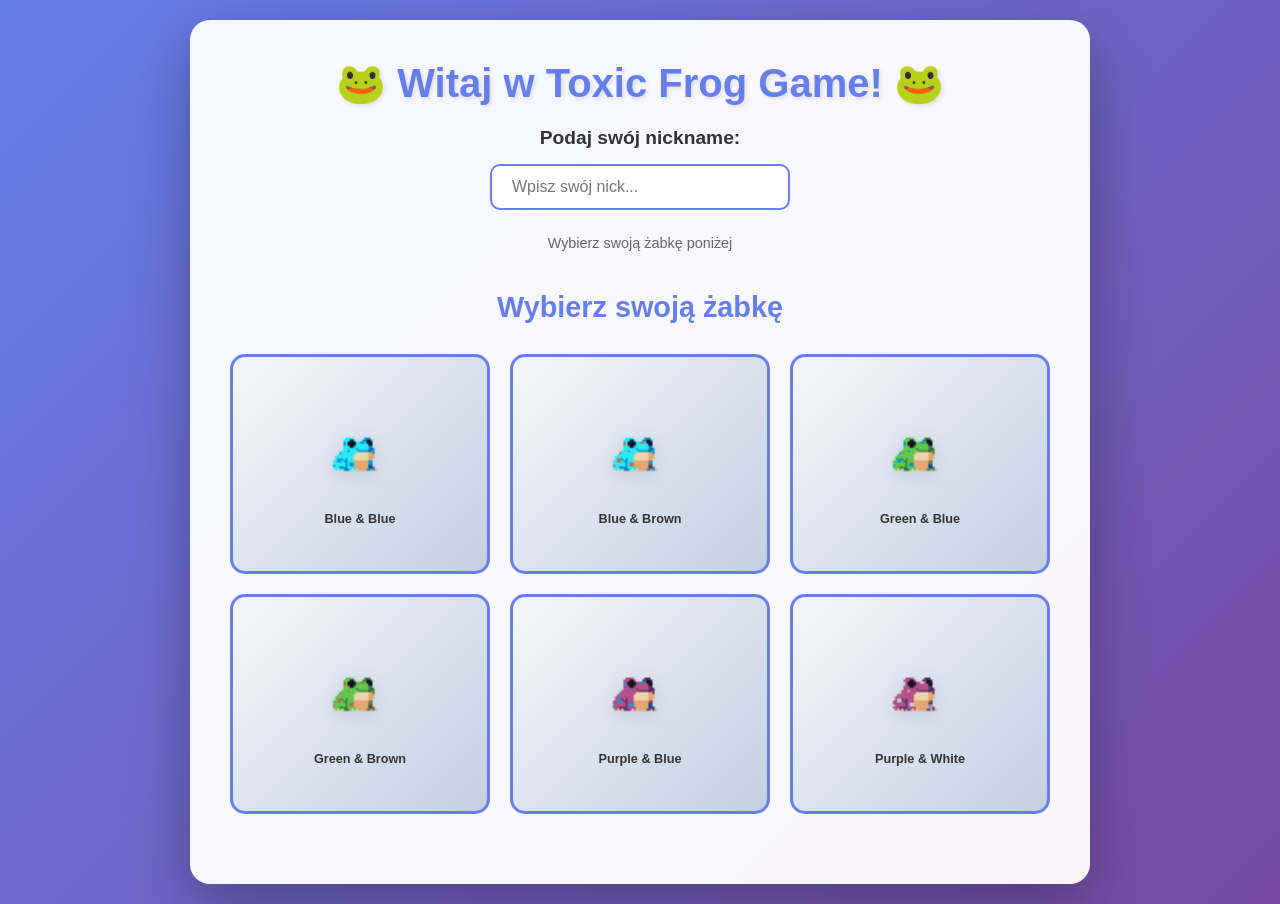
==== mainpage.html @ f82256e8 "synchronized with mainpage" ====
<!DOCTYPE html>
<html lang="pl">
<head>
    <meta charset="UTF-8">
    <meta name="viewport" content="width=device-width, initial-scale=1.0">
    <title>Toxic Frog Game - Ekran Główny</title>
    <link rel="stylesheet" href="mainpage_styles.css">
</head>
<body>
    <div class="container">
        <!-- Sekcja powitania i wpisania nicku -->
        <div class="welcome-section">
            <h1>🐸 Witaj w Toxic Frog Game! 🐸</h1>
            <form id="nicknameForm" class="nickname-form">
                <label for="nicknameInput">Podaj swój nickname:</label>
                <input 
                    type="text" 
                    id="nicknameInput" 
                    name="nickname" 
                    placeholder="Wpisz swój nick..."
                    maxlength="20"
                    required
                >
                <p class="info-text">Wybierz swoją żabkę poniżej</p>
            </form>
        </div>

        <!-- Sekcja galerii żabek -->
        <div class="frog-gallery">
            <h2>Wybierz swoją żabkę</h2>
            <div class="gallery-grid">
                <!-- BlueBlue -->
                <button class="frog-button" data-frog-type="BlueBlue" data-frog-name="Blue & Blue">
                    <div class="frog-image" style="background-image: url('../ToxicFrog/BlueBlue/ToxicFrogBlueBlue_Idle.png')"></div>
                    <span class="frog-name">Blue & Blue</span>
                </button>

                <!-- BlueBrown -->
                <button class="frog-button" data-frog-type="BlueBrown" data-frog-name="Blue & Brown">
                    <div class="frog-image" style="background-image: url('../ToxicFrog/BlueBrown/ToxicFrogBlueBrown_Idle.png')"></div>
                    <span class="frog-name">Blue & Brown</span>
                </button>

                <!-- GreenBlue -->
                <button class="frog-button" data-frog-type="GreenBlue" data-frog-name="Green & Blue">
                    <div class="frog-image" style="background-image: url('../ToxicFrog/GreenBlue/ToxicFrogGreenBlue_Idle.png')"></div>
                    <span class="frog-name">Green & Blue</span>
                </button>

                <!-- GreenBrown -->
                <button class="frog-button" data-frog-type="GreenBrown" data-frog-name="Green & Brown">
                    <div class="frog-image" style="background-image: url('../ToxicFrog/GreenBrown/ToxicFrogGreenBrown_Idle.png')"></div>
                    <span class="frog-name">Green & Brown</span>
                </button>

                <!-- PurpleBlue -->
                <button class="frog-button" data-frog-type="PurpleBlue" data-frog-name="Purple & Blue">
                    <div class="frog-image" style="background-image: url('../ToxicFrog/PurpleBlue/ToxicFrogPurpleBlue_Idle.png')"></div>
                    <span class="frog-name">Purple & Blue</span>
                </button>

                <!-- PurpleWhite -->
                <button class="frog-button" data-frog-type="PurpleWhite" data-frog-name="Purple & White">
                    <div class="frog-image" style="background-image: url('../ToxicFrog/PurpleWhite/ToxicFrogPurpleWhite_Idle.png')"></div>
                    <span class="frog-name">Purple & White</span>
                </button>
            </div>
        </div>

        <!-- Sekcja informacyjna -->
        <div class="info-section" id="infoSection" style="display: none;">
            <h3>Twój profil</h3>
            <p>Nickname: <strong id="selectedNickname"></strong></p>
            <p>Wybrana żabka: <strong id="selectedFrog"></strong></p>
            <p>Twoje ID: <strong id="playerID"></strong></p>
            <button id="startGameBtn" class="start-button">Zacznij grę!</button>
        </div>
    </div>

    <script src="mainpage.js"></script>
</body>
</html>
---- mainpage_styles.css ----
* {
    margin: 0;
    padding: 0;
    box-sizing: border-box;
}

body {
    font-family: 'Arial', sans-serif;
    background: linear-gradient(135deg, #667eea 0%, #764ba2 100%);
    min-height: 100vh;
    display: flex;
    justify-content: center;
    align-items: center;
    padding: 20px;
}

.container {
    background: rgba(255, 255, 255, 0.95);
    border-radius: 20px;
    padding: 40px;
    max-width: 900px;
    width: 100%;
    box-shadow: 0 20px 60px rgba(0, 0, 0, 0.3);
    animation: slideIn 0.5s ease-out;
}

@keyframes slideIn {
    from {
        opacity: 0;
        transform: translateY(20px);
    }
    to {
        opacity: 1;
        transform: translateY(0);
    }
}

/* Welcome Section */
.welcome-section {
    text-align: center;
    margin-bottom: 40px;
}

.welcome-section h1 {
    color: #667eea;
    font-size: 2.5em;
    margin-bottom: 20px;
    text-shadow: 2px 2px 4px rgba(0, 0, 0, 0.1);
}

.nickname-form {
    display: flex;
    flex-direction: column;
    align-items: center;
    gap: 15px;
}

.nickname-form label {
    font-size: 1.2em;
    color: #333;
    font-weight: bold;
}

.nickname-form input {
    padding: 12px 20px;
    font-size: 1em;
    border: 2px solid #667eea;
    border-radius: 10px;
    transition: all 0.3s ease;
    width: 100%;
    max-width: 300px;
}

.nickname-form input:focus {
    outline: none;
    border-color: #764ba2;
    box-shadow: 0 0 10px rgba(118, 75, 162, 0.3);
}

.info-text {
    color: #666;
    font-size: 0.9em;
    margin-top: 10px;
}

/* Frog Gallery Section */
.frog-gallery {
    margin-bottom: 30px;
}

.frog-gallery h2 {
    text-align: center;
    color: #667eea;
    margin-bottom: 30px;
    font-size: 1.8em;
}

.gallery-grid {
    display: grid;
    grid-template-columns: repeat(3, 1fr);
    gap: 20px;
    margin-bottom: 30px;
}

@media (max-width: 768px) {
    .gallery-grid {
        grid-template-columns: repeat(2, 1fr);
    }
}

@media (max-width: 480px) {
    .gallery-grid {
        grid-template-columns: 1fr;
    }
}

/* Frog Button */
.frog-button {
    background: linear-gradient(135deg, #f5f7fa 0%, #c3cfe2 100%);
    border: 3px solid #667eea;
    border-radius: 15px;
    padding: 20px;
    cursor: pointer;
    transition: all 0.3s ease;
    display: flex;
    flex-direction: column;
    align-items: center;
    gap: 10px;
    min-height: 220px;
    justify-content: center;
    position: relative;
    overflow: hidden;
}

.frog-button::before {
    content: '';
    position: absolute;
    top: 0;
    left: -100%;
    width: 100%;
    height: 100%;
    background: linear-gradient(90deg, transparent, rgba(255, 255, 255, 0.3), transparent);
    transition: left 0.5s ease;
}

.frog-button:hover::before {
    left: 100%;
}

.frog-button:hover {
    transform: translateY(-8px) scale(1.05);
    box-shadow: 0 15px 40px rgba(102, 126, 234, 0.4);
    border-color: #764ba2;
}

.frog-button.selected {
    background: linear-gradient(135deg, #667eea 0%, #764ba2 100%);
    border-color: #764ba2;
    box-shadow: 0 0 30px rgba(102, 126, 234, 0.6);
}

.frog-button.selected .frog-name {
    color: white;
}

.frog-image {
    width: 100px;
    height: 100px;
    background-position: 0 0;
    background-size: 800% 100%;
    background-repeat: no-repeat;
    filter: drop-shadow(0 4px 8px rgba(0, 0, 0, 0.1));
    transition: transform 0.3s ease;
}

.frog-button:hover .frog-image {
    transform: scale(1.1);
}

.frog-name {
    font-weight: bold;
    color: #333;
    font-size: 0.95em;
    text-align: center;
    transition: color 0.3s ease;
}

/* Info Section */
.info-section {
    background: linear-gradient(135deg, #667eea 0%, #764ba2 100%);
    border-radius: 15px;
    padding: 30px;
    color: white;
    text-align: center;
    margin-top: 30px;
}

.info-section h3 {
    margin-bottom: 20px;
    font-size: 1.5em;
}

.info-section p {
    margin-bottom: 15px;
    font-size: 1.1em;
}

.start-button {
    background: white;
    color: #667eea;
    border: none;
    padding: 12px 40px;
    font-size: 1.1em;
    font-weight: bold;
    border-radius: 10px;
    cursor: pointer;
    transition: all 0.3s ease;
    margin-top: 20px;
}

.start-button:hover {
    background: #f0f0f0;
    transform: scale(1.05);
}

.start-button:active {
    transform: scale(0.95);
}

/* Loading Animation */
@keyframes pulse {
    0%, 100% {
        opacity: 1;
    }
    50% {
        opacity: 0.5;
    }
}

.loading {
    animation: pulse 1.5s ease-in-out infinite;
}
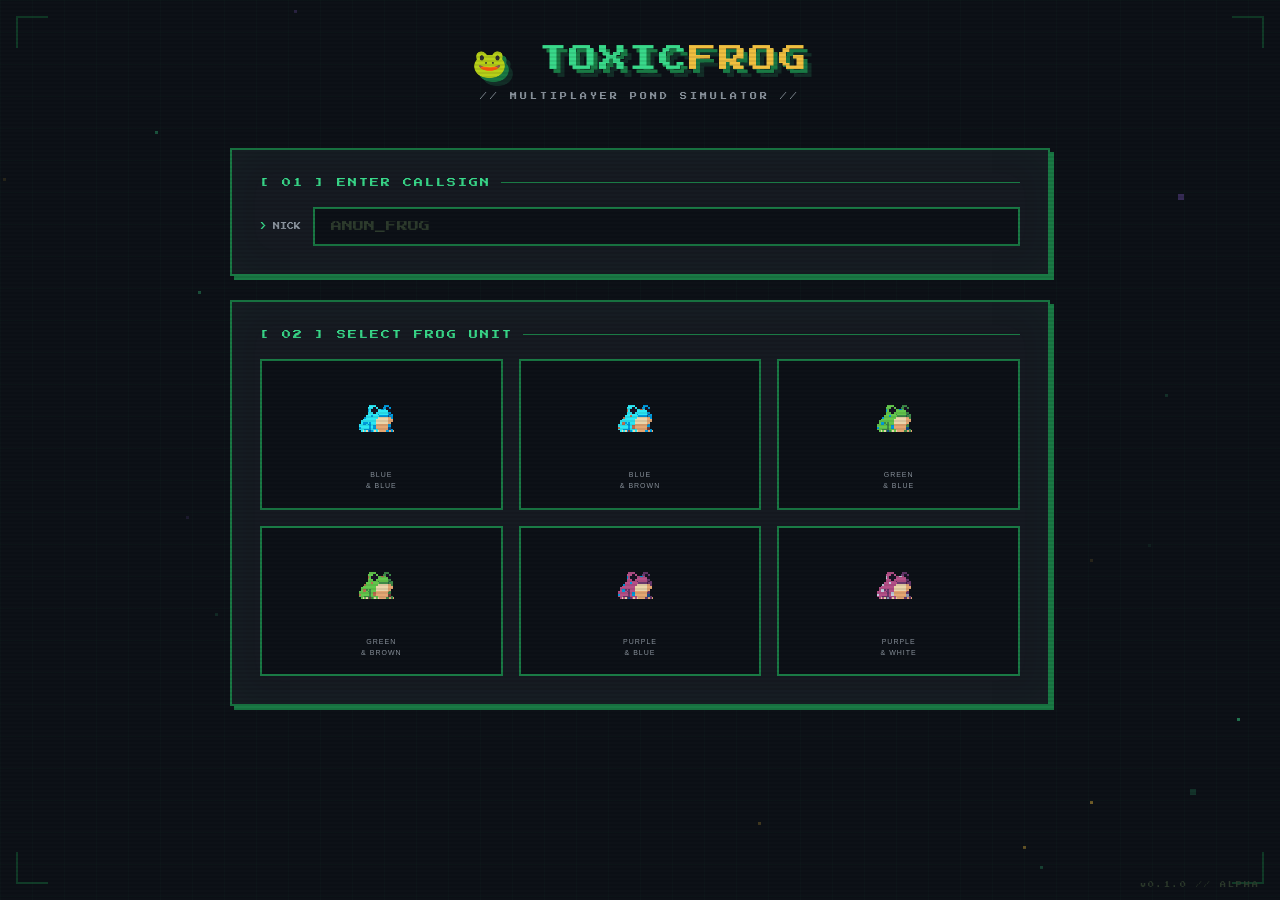
==== commit 3212c809: "firebase deploy + ux changes" ====
--- a/mainpage.html
+++ b/mainpage.html
@@ -3,80 +3,528 @@
 <head>
     <meta charset="UTF-8">
     <meta name="viewport" content="width=device-width, initial-scale=1.0">
-    <title>Toxic Frog Game - Ekran Główny</title>
-    <link rel="stylesheet" href="mainpage_styles.css">
+    <title>🐸 TOXIC FROG</title>
+    <link href="https://fonts.googleapis.com/css2?family=Press+Start+2P&display=swap" rel="stylesheet">
+    <style>
+        :root {
+            --bg:        #0d1117;
+            --panel:     #161b22;
+            --border:    #30a46c;
+            --border2:   #1a7a45;
+            --accent:    #39d98a;
+            --accent2:   #f0c040;
+            --text:      #e6edf3;
+            --muted:     #8b949e;
+            --danger:    #f85149;
+            --purple:    #a371f7;
+            --pixel:     2px;
+        }
+
+        * { margin: 0; padding: 0; box-sizing: border-box; }
+
+        body {
+            font-family: 'Press Start 2P', monospace;
+            background: var(--bg);
+            color: var(--text);
+            min-height: 100vh;
+            overflow-x: hidden;
+            cursor: url("data:image/svg+xml,%3Csvg xmlns='http://www.w3.org/2000/svg' width='16' height='16'%3E%3Crect x='0' y='0' width='8' height='8' fill='%2339d98a'/%3E%3Crect x='8' y='8' width='8' height='8' fill='%2339d98a'/%3E%3C/svg%3E") 4 4, auto;
+        }
+
+        /* ── SCANLINES OVERLAY ── */
+        body::before {
+            content: '';
+            position: fixed;
+            inset: 0;
+            background: repeating-linear-gradient(
+                0deg,
+                transparent,
+                transparent 2px,
+                rgba(0,0,0,0.08) 2px,
+                rgba(0,0,0,0.08) 4px
+            );
+            pointer-events: none;
+            z-index: 999;
+        }
+
+        /* ── PIXEL GRID BG ── */
+        body::after {
+            content: '';
+            position: fixed;
+            inset: 0;
+            background-image:
+                linear-gradient(rgba(48,164,108,0.03) 1px, transparent 1px),
+                linear-gradient(90deg, rgba(48,164,108,0.03) 1px, transparent 1px);
+            background-size: 32px 32px;
+            pointer-events: none;
+            z-index: 0;
+        }
+
+        /* ── FLOATING PIXELS ── */
+        .pixel-rain {
+            position: fixed;
+            inset: 0;
+            pointer-events: none;
+            z-index: 1;
+            overflow: hidden;
+        }
+        .pixel-rain span {
+            position: absolute;
+            width: 4px;
+            height: 4px;
+            background: var(--accent);
+            opacity: 0;
+            animation: fall linear infinite;
+        }
+        @keyframes fall {
+            0%   { opacity: 0; transform: translateY(-10px); }
+            10%  { opacity: 0.6; }
+            90%  { opacity: 0.2; }
+            100% { opacity: 0; transform: translateY(100vh); }
+        }
+
+        /* ── LAYOUT ── */
+        .wrapper {
+            position: relative;
+            z-index: 10;
+            max-width: 860px;
+            margin: 0 auto;
+            padding: 40px 20px 60px;
+        }
+
+        /* ── HEADER ── */
+        .header {
+            text-align: center;
+            margin-bottom: 48px;
+        }
+
+        .logo {
+            display: inline-block;
+            font-size: clamp(18px, 4vw, 28px);
+            color: var(--accent);
+            text-shadow:
+                4px 4px 0 var(--border2),
+                8px 8px 0 rgba(57,217,138,0.15);
+            letter-spacing: 2px;
+            animation: flicker 4s infinite;
+            line-height: 1.4;
+        }
+        .logo span { color: var(--accent2); }
+
+        @keyframes flicker {
+            0%,96%,100% { opacity: 1; }
+            97%          { opacity: 0.7; }
+            98%          { opacity: 1; }
+            99%          { opacity: 0.5; }
+        }
+
+        .tagline {
+            margin-top: 14px;
+            font-size: 7px;
+            color: var(--muted);
+            letter-spacing: 3px;
+            text-transform: uppercase;
+        }
+
+        /* ── PIXEL DIVIDER ── */
+        .divider {
+            display: flex;
+            align-items: center;
+            gap: 8px;
+            margin: 32px 0;
+        }
+        .divider::before, .divider::after {
+            content: '';
+            flex: 1;
+            height: 2px;
+            background: repeating-linear-gradient(90deg, var(--border) 0, var(--border) 4px, transparent 4px, transparent 8px);
+        }
+        .divider-icon { color: var(--accent); font-size: 10px; white-space: nowrap; }
+
+        /* ── PANEL ── */
+        .panel {
+            background: var(--panel);
+            border: 2px solid var(--border2);
+            box-shadow:
+                4px 4px 0 var(--border2),
+                inset 0 0 40px rgba(57,217,138,0.03);
+            padding: 28px;
+            margin-bottom: 24px;
+            image-rendering: pixelated;
+        }
+        .panel-title {
+            font-size: 9px;
+            color: var(--accent);
+            letter-spacing: 2px;
+            margin-bottom: 20px;
+            display: flex;
+            align-items: center;
+            gap: 10px;
+        }
+        .panel-title::after {
+            content: '';
+            flex: 1;
+            height: 1px;
+            background: var(--border2);
+        }
+
+        /* ── NICK INPUT ── */
+        .nick-row {
+            display: flex;
+            gap: 12px;
+            align-items: stretch;
+        }
+        .nick-label {
+            font-size: 7px;
+            color: var(--muted);
+            white-space: nowrap;
+            display: flex;
+            align-items: center;
+            gap: 6px;
+        }
+        .nick-label::before { content: '>'; color: var(--accent); }
+
+        #nicknameInput {
+            flex: 1;
+            background: var(--bg);
+            border: 2px solid var(--border2);
+            color: var(--accent);
+            font-family: 'Press Start 2P', monospace;
+            font-size: 11px;
+            padding: 12px 16px;
+            outline: none;
+            transition: border-color 0.1s, box-shadow 0.1s;
+            caret-color: var(--accent);
+        }
+        #nicknameInput::placeholder { color: #2d3b2d; }
+        #nicknameInput:focus {
+            border-color: var(--accent);
+            box-shadow: 0 0 0 2px rgba(57,217,138,0.2), 4px 4px 0 var(--border2);
+        }
+
+        /* ── FROG GRID ── */
+        .frog-grid {
+            display: grid;
+            grid-template-columns: repeat(3, 1fr);
+            gap: 16px;
+        }
+        @media (max-width: 600px) {
+            .frog-grid { grid-template-columns: repeat(2, 1fr); }
+        }
+
+        .frog-card {
+            background: var(--bg);
+            border: 2px solid var(--border2);
+            padding: 16px 12px;
+            cursor: pointer;
+            display: flex;
+            flex-direction: column;
+            align-items: center;
+            gap: 12px;
+            transition: none;
+            position: relative;
+            user-select: none;
+        }
+        .frog-card::after {
+            content: '';
+            position: absolute;
+            bottom: -4px;
+            right: -4px;
+            width: 100%;
+            height: 100%;
+            background: var(--border2);
+            z-index: -1;
+            transition: none;
+        }
+        .frog-card:hover {
+            border-color: var(--accent);
+            transform: translate(-2px, -2px);
+        }
+        .frog-card:hover::after {
+            background: var(--accent);
+        }
+        .frog-card:active {
+            transform: translate(0, 0);
+        }
+        .frog-card.selected {
+            border-color: var(--accent2);
+            background: rgba(240,192,64,0.06);
+            transform: translate(-2px, -2px);
+        }
+        .frog-card.selected::after { background: var(--accent2); }
+        .frog-card.selected .frog-label { color: var(--accent2); }
+
+        .frog-card.selected::before {
+            content: '★';
+            position: absolute;
+            top: 6px;
+            right: 8px;
+            font-size: 10px;
+            color: var(--accent2);
+        }
+
+        /* ── FROG IMAGE — pixel-perfect ── */
+        .frog-img-wrap {
+            width: 80px;
+            height: 80px;
+            image-rendering: pixelated;
+            display: flex;
+            align-items: center;
+            justify-content: center;
+            position: relative;
+        }
+        .frog-img-wrap img {
+            width: 80px;
+            height: 80px;
+            image-rendering: pixelated;
+            object-fit: contain;
+        }
+        /* Shimmer za żabą gdy hover */
+        .frog-card:hover .frog-img-wrap::before {
+            content: '';
+            position: absolute;
+            inset: -4px;
+            background: radial-gradient(circle, rgba(57,217,138,0.15) 0%, transparent 70%);
+        }
+
+        .frog-label {
+            font-size: 7px;
+            color: var(--muted);
+            text-align: center;
+            letter-spacing: 1px;
+            line-height: 1.6;
+        }
+
+        /* ── PROFILE PANEL ── */
+        .profile-panel {
+            display: none;
+            background: var(--panel);
+            border: 2px solid var(--accent2);
+            box-shadow: 4px 4px 0 rgba(240,192,64,0.4);
+            padding: 24px 28px;
+            margin-bottom: 24px;
+            animation: slideUp 0.15s steps(3) forwards;
+        }
+        @keyframes slideUp {
+            from { opacity: 0; transform: translateY(8px); }
+            to   { opacity: 1; transform: translateY(0); }
+        }
+        .profile-panel.visible { display: block; }
+
+        .profile-row {
+            display: flex;
+            align-items: center;
+            gap: 12px;
+            margin-bottom: 10px;
+            font-size: 7px;
+        }
+        .profile-row:last-child { margin-bottom: 0; }
+        .profile-key {
+            color: var(--muted);
+            min-width: 100px;
+        }
+        .profile-val { color: var(--accent); }
+        .profile-val.gold { color: var(--accent2); }
+
+        .profile-id {
+            font-size: 6px;
+            color: #3d4d3d;
+            word-break: break-all;
+        }
+
+        /* ── START BUTTON ── */
+        .start-btn {
+            display: block;
+            width: 100%;
+            margin-top: 20px;
+            background: var(--accent);
+            color: var(--bg);
+            border: none;
+            font-family: 'Press Start 2P', monospace;
+            font-size: 11px;
+            padding: 16px;
+            cursor: pointer;
+            letter-spacing: 2px;
+            position: relative;
+            transition: none;
+            box-shadow: 4px 4px 0 var(--border2);
+        }
+        .start-btn::after {
+            content: '';
+            position: absolute;
+            bottom: -4px;
+            right: -4px;
+            width: 100%;
+            height: 100%;
+            background: var(--border2);
+            z-index: -1;
+        }
+        .start-btn:hover {
+            background: var(--accent2);
+            box-shadow: 4px 4px 0 #8a6a00;
+            transform: translate(-2px, -2px);
+        }
+        .start-btn:active {
+            transform: translate(2px, 2px);
+            box-shadow: none;
+        }
+        .start-btn:disabled {
+            background: #2d3b2d;
+            color: #3d4d3d;
+            cursor: not-allowed;
+            box-shadow: 2px 2px 0 #1a2a1a;
+            transform: none;
+        }
+
+        /* ── CORNER DECORATIONS ── */
+        .corner-tl, .corner-tr, .corner-bl, .corner-br {
+            position: fixed;
+            width: 32px;
+            height: 32px;
+            border-color: var(--border2);
+            border-style: solid;
+            opacity: 0.4;
+        }
+        .corner-tl { top: 16px; left: 16px;  border-width: 2px 0 0 2px; }
+        .corner-tr { top: 16px; right: 16px; border-width: 2px 2px 0 0; }
+        .corner-bl { bottom: 16px; left: 16px;  border-width: 0 0 2px 2px; }
+        .corner-br { bottom: 16px; right: 16px; border-width: 0 2px 2px 0; }
+
+        /* ── VERSION TAG ── */
+        .version {
+            position: fixed;
+            bottom: 12px;
+            right: 20px;
+            font-size: 6px;
+            color: #2d3b2d;
+            letter-spacing: 2px;
+            z-index: 20;
+        }
+    </style>
 </head>
 <body>
-    <div class="container">
-        <!-- Sekcja powitania i wpisania nicku -->
-        <div class="welcome-section">
-            <h1>🐸 Witaj w Toxic Frog Game! 🐸</h1>
-            <form id="nicknameForm" class="nickname-form">
-                <label for="nicknameInput">Podaj swój nickname:</label>
-                <input 
-                    type="text" 
-                    id="nicknameInput" 
-                    name="nickname" 
-                    placeholder="Wpisz swój nick..."
-                    maxlength="20"
-                    required
-                >
-                <p class="info-text">Wybierz swoją żabkę poniżej</p>
-            </form>
-        </div>
-
-        <!-- Sekcja galerii żabek -->
-        <div class="frog-gallery">
-            <h2>Wybierz swoją żabkę</h2>
-            <div class="gallery-grid">
-                <!-- BlueBlue -->
-                <button class="frog-button" data-frog-type="BlueBlue" data-frog-name="Blue & Blue">
-                    <div class="frog-image" style="background-image: url('../ToxicFrog/BlueBlue/ToxicFrogBlueBlue_Idle.png')"></div>
-                    <span class="frog-name">Blue & Blue</span>
-                </button>
-
-                <!-- BlueBrown -->
-                <button class="frog-button" data-frog-type="BlueBrown" data-frog-name="Blue & Brown">
-                    <div class="frog-image" style="background-image: url('../ToxicFrog/BlueBrown/ToxicFrogBlueBrown_Idle.png')"></div>
-                    <span class="frog-name">Blue & Brown</span>
-                </button>
-
-                <!-- GreenBlue -->
-                <button class="frog-button" data-frog-type="GreenBlue" data-frog-name="Green & Blue">
-                    <div class="frog-image" style="background-image: url('../ToxicFrog/GreenBlue/ToxicFrogGreenBlue_Idle.png')"></div>
-                    <span class="frog-name">Green & Blue</span>
-                </button>
-
-                <!-- GreenBrown -->
-                <button class="frog-button" data-frog-type="GreenBrown" data-frog-name="Green & Brown">
-                    <div class="frog-image" style="background-image: url('../ToxicFrog/GreenBrown/ToxicFrogGreenBrown_Idle.png')"></div>
-                    <span class="frog-name">Green & Brown</span>
-                </button>
-
-                <!-- PurpleBlue -->
-                <button class="frog-button" data-frog-type="PurpleBlue" data-frog-name="Purple & Blue">
-                    <div class="frog-image" style="background-image: url('../ToxicFrog/PurpleBlue/ToxicFrogPurpleBlue_Idle.png')"></div>
-                    <span class="frog-name">Purple & Blue</span>
-                </button>
-
-                <!-- PurpleWhite -->
-                <button class="frog-button" data-frog-type="PurpleWhite" data-frog-name="Purple & White">
-                    <div class="frog-image" style="background-image: url('../ToxicFrog/PurpleWhite/ToxicFrogPurpleWhite_Idle.png')"></div>
-                    <span class="frog-name">Purple & White</span>
-                </button>
-            </div>
-        </div>
-
-        <!-- Sekcja informacyjna -->
-        <div class="info-section" id="infoSection" style="display: none;">
-            <h3>Twój profil</h3>
-            <p>Nickname: <strong id="selectedNickname"></strong></p>
-            <p>Wybrana żabka: <strong id="selectedFrog"></strong></p>
-            <p>Twoje ID: <strong id="playerID"></strong></p>
-            <button id="startGameBtn" class="start-button">Zacznij grę!</button>
+
+<!-- Corner decorations -->
+<div class="corner-tl"></div>
+<div class="corner-tr"></div>
+<div class="corner-bl"></div>
+<div class="corner-br"></div>
+<div class="version">v0.1.0 // ALPHA</div>
+
+<!-- Pixel rain -->
+<div class="pixel-rain" id="pixelRain"></div>
+
+<div class="wrapper">
+
+    <!-- HEADER -->
+    <header class="header">
+        <div class="logo">🐸 TOXIC<span>FROG</span></div>
+        <div class="tagline">// multiplayer pond simulator //</div>
+    </header>
+
+    <!-- NICK -->
+    <div class="panel">
+        <div class="panel-title">[ 01 ] ENTER CALLSIGN</div>
+        <div class="nick-row">
+            <label class="nick-label" for="nicknameInput">NICK</label>
+            <input
+                type="text"
+                id="nicknameInput"
+                placeholder="ANON_FROG"
+                maxlength="20"
+                autocomplete="off"
+                spellcheck="false"
+            >
         </div>
     </div>
 
-    <script src="mainpage.js"></script>
+    <!-- FROG SELECT -->
+    <div class="panel">
+        <div class="panel-title">[ 02 ] SELECT FROG UNIT</div>
+        <div class="frog-grid">
+
+            <button class="frog-card" data-frog-type="BlueBlue" data-frog-name="Blue &amp; Blue">
+                <div class="frog-img-wrap">
+                    <img src="ToxicFrog/BlueBlue/ToxicFrogBlueBlue_Idle.png" alt="Blue Blue frog">
+                </div>
+                <span class="frog-label">BLUE<br>&amp; BLUE</span>
+            </button>
+
+            <button class="frog-card" data-frog-type="BlueBrown" data-frog-name="Blue &amp; Brown">
+                <div class="frog-img-wrap">
+                    <img src="ToxicFrog/BlueBrown/ToxicFrogBlueBrown_Idle.png" alt="Blue Brown frog">
+                </div>
+                <span class="frog-label">BLUE<br>&amp; BROWN</span>
+            </button>
+
+            <button class="frog-card" data-frog-type="GreenBlue" data-frog-name="Green &amp; Blue">
+                <div class="frog-img-wrap">
+                    <img src="ToxicFrog/GreenBlue/ToxicFrogGreenBlue_Idle.png" alt="Green Blue frog">
+                </div>
+                <span class="frog-label">GREEN<br>&amp; BLUE</span>
+            </button>
+
+            <button class="frog-card" data-frog-type="GreenBrown" data-frog-name="Green &amp; Brown">
+                <div class="frog-img-wrap">
+                    <img src="ToxicFrog/GreenBrown/ToxicFrogGreenBrown_Idle.png" alt="Green Brown frog">
+                </div>
+                <span class="frog-label">GREEN<br>&amp; BROWN</span>
+            </button>
+
+            <button class="frog-card" data-frog-type="PurpleBlue" data-frog-name="Purple &amp; Blue">
+                <div class="frog-img-wrap">
+                    <img src="ToxicFrog/PurpleBlue/ToxicFrogPurpleBlue_Idle.png" alt="Purple Blue frog">
+                </div>
+                <span class="frog-label">PURPLE<br>&amp; BLUE</span>
+            </button>
+
+            <button class="frog-card" data-frog-type="PurpleWhite" data-frog-name="Purple &amp; White">
+                <div class="frog-img-wrap">
+                    <img src="ToxicFrog/PurpleWhite/ToxicFrogPurpleWhite_Idle.png" alt="Purple White frog">
+                </div>
+                <span class="frog-label">PURPLE<br>&amp; WHITE</span>
+            </button>
+
+        </div>
+    </div>
+
+    <!-- PROFILE PANEL -->
+    <div class="profile-panel" id="infoSection">
+        <div class="panel-title">[ 03 ] UNIT PROFILE</div>
+        <div class="profile-row">
+            <span class="profile-key">CALLSIGN</span>
+            <span class="profile-val gold" id="selectedNickname">—</span>
+        </div>
+        <div class="profile-row">
+            <span class="profile-key">FROG UNIT</span>
+            <span class="profile-val" id="selectedFrog">—</span>
+        </div>
+        <div class="profile-row">
+            <span class="profile-key">UID</span>
+            <span class="profile-val profile-id" id="playerID">—</span>
+        </div>
+        <button class="start-btn" id="startGameBtn">▶ ENTER POND</button>
+    </div>
+
+</div>
+
+<script src="mainpage.js"></script>
+<script>
+    // Pixel rain
+    const rain = document.getElementById('pixelRain');
+    const colors = ['#39d98a','#30a46c','#f0c040','#a371f7'];
+    for (let i = 0; i < 30; i++) {
+        const px = document.createElement('span');
+        px.style.left = Math.random() * 100 + 'vw';
+        px.style.top = Math.random() * 100 + 'vh';
+        px.style.animationDuration = (6 + Math.random() * 12) + 's';
+        px.style.animationDelay = (Math.random() * 10) + 's';
+        px.style.background = colors[Math.floor(Math.random() * colors.length)];
+        px.style.width = px.style.height = (Math.random() > 0.7 ? '6px' : '3px');
+        px.style.opacity = String(0.1 + Math.random() * 0.4);
+        rain.appendChild(px);
+    }
+</script>
+
 </body>
-</html>
+</html>
